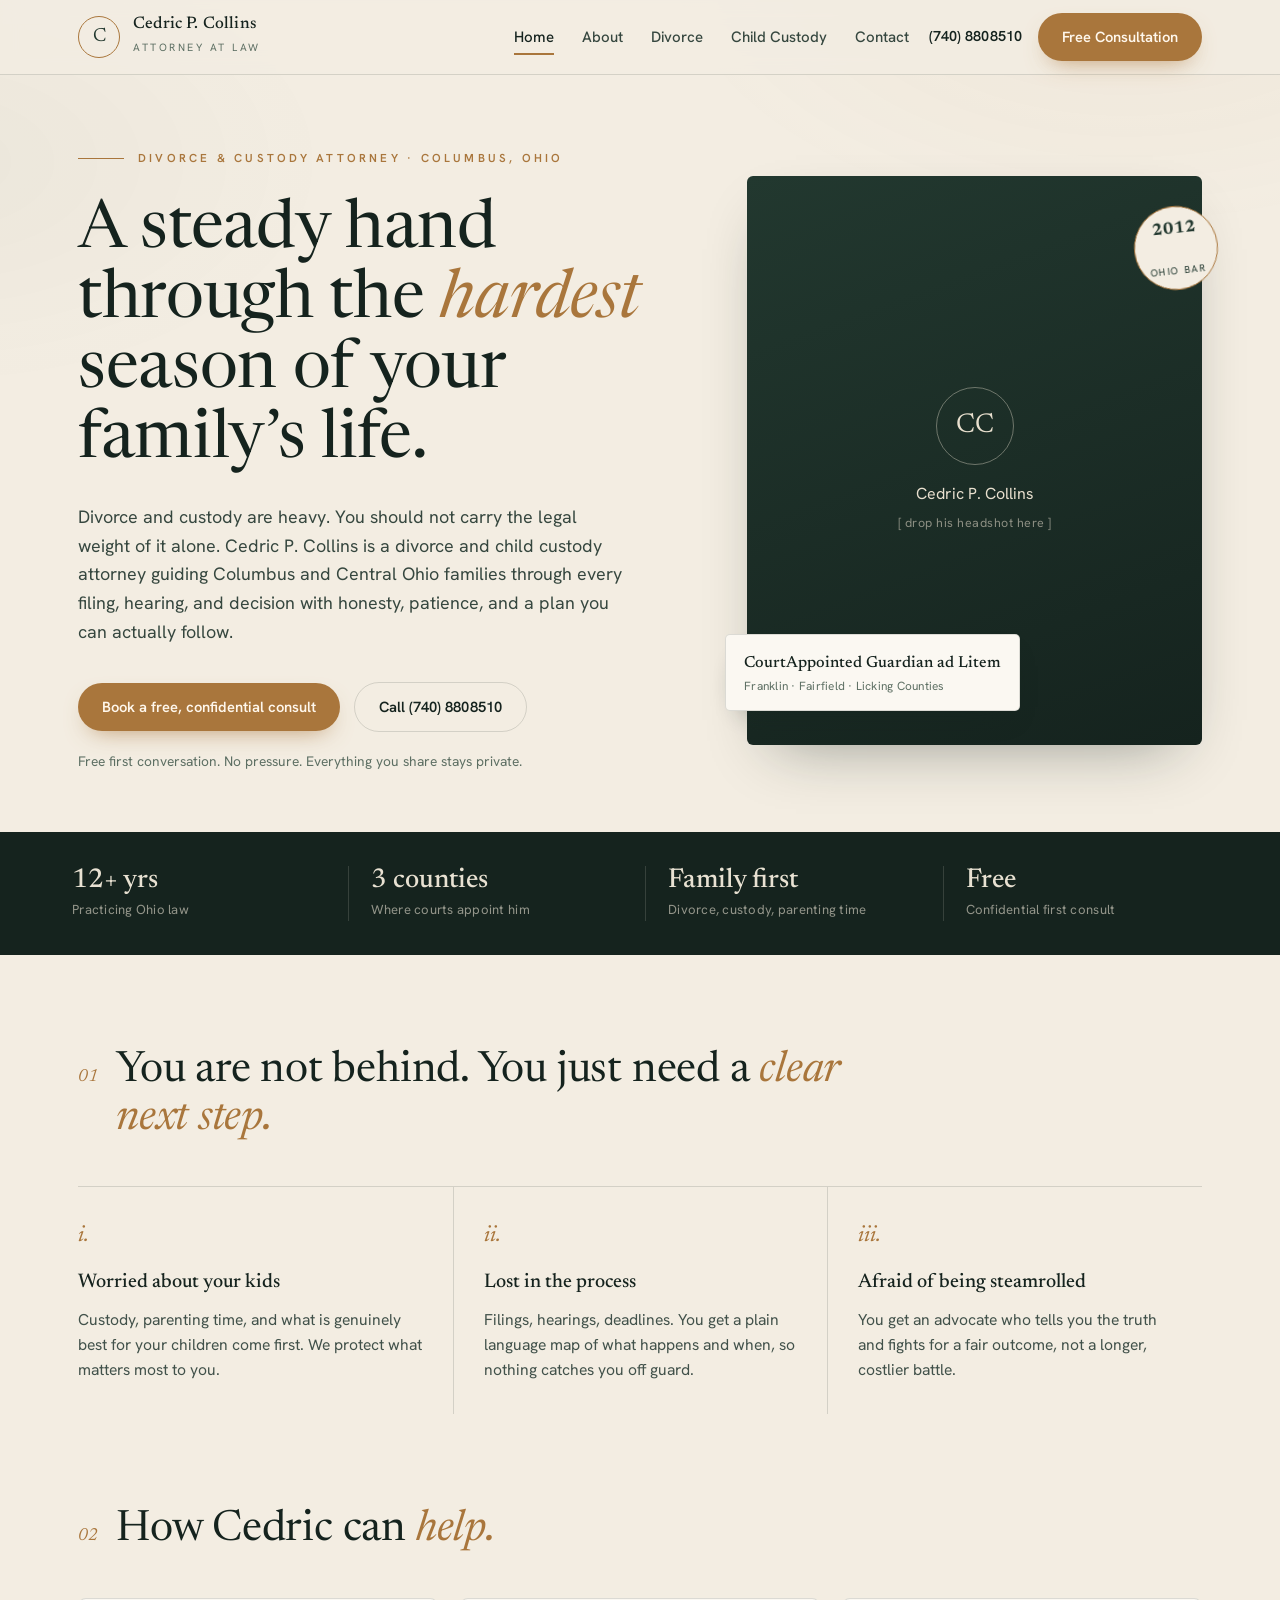
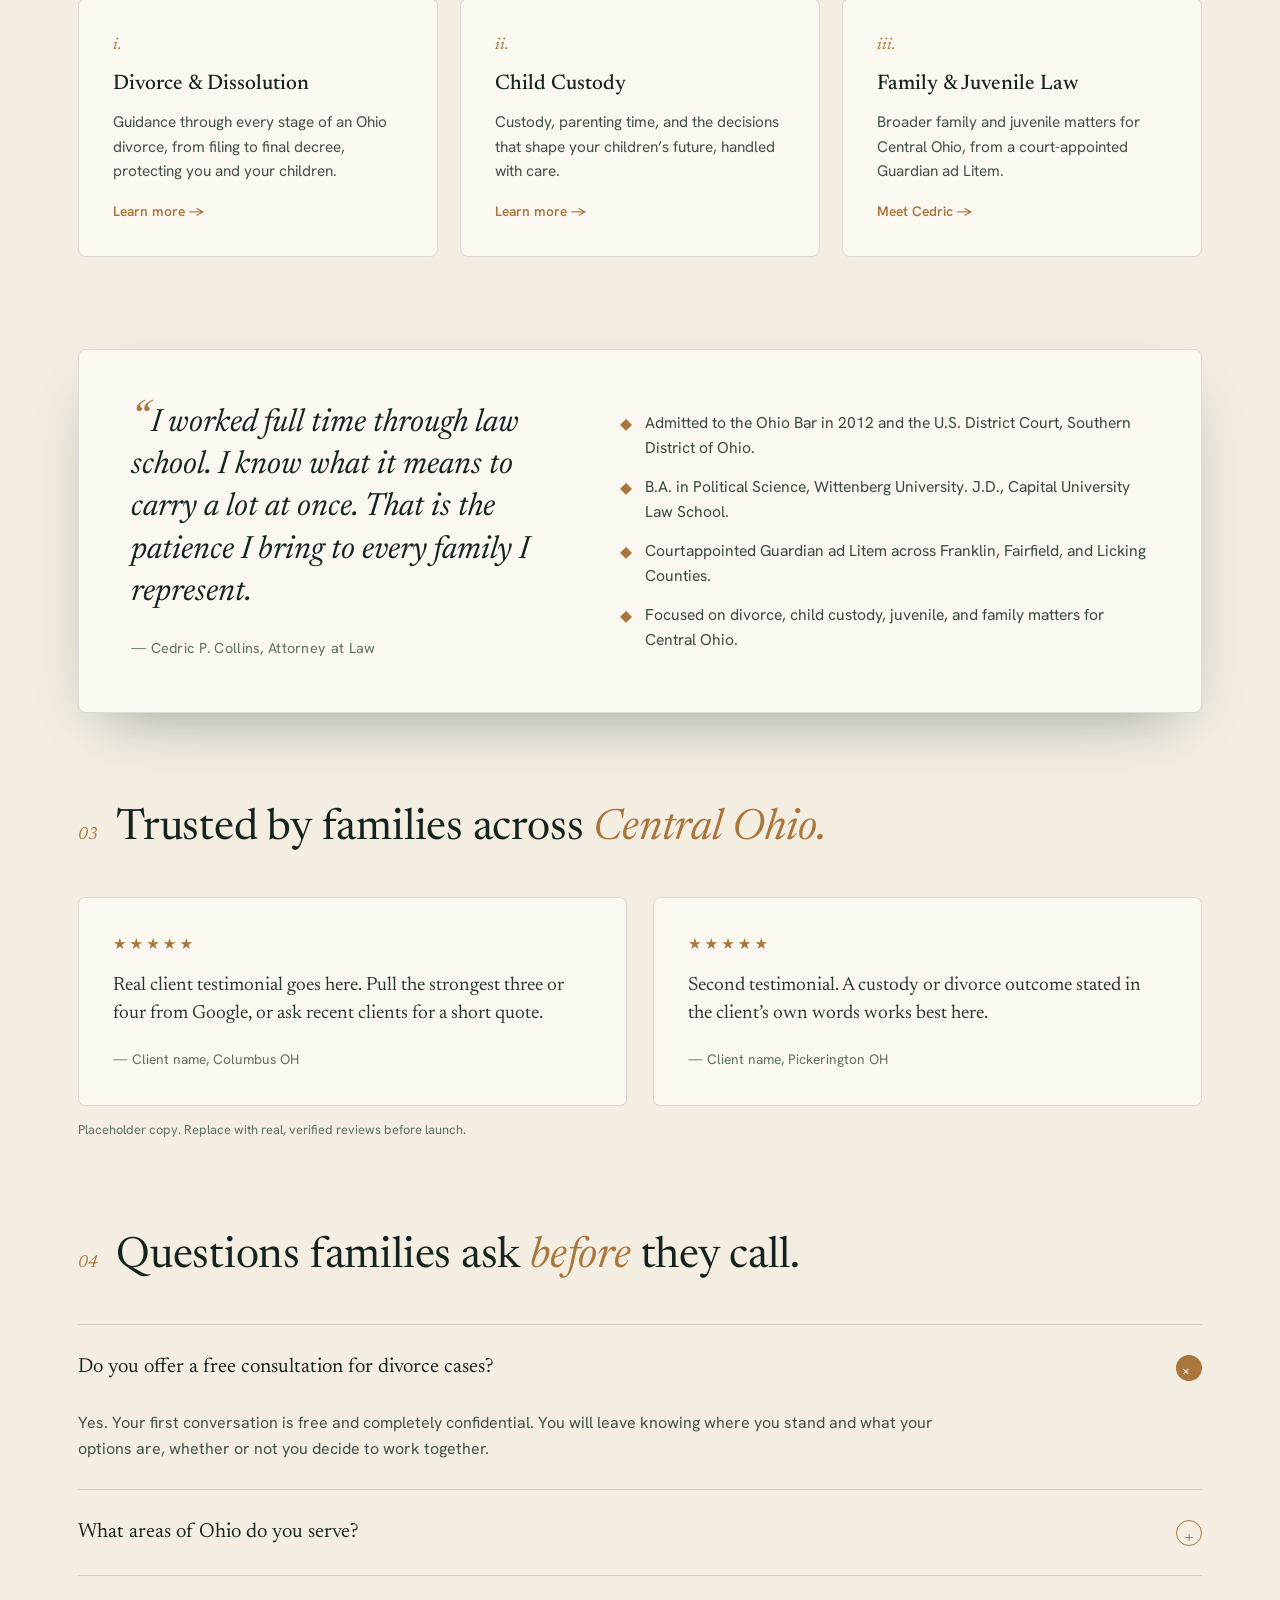
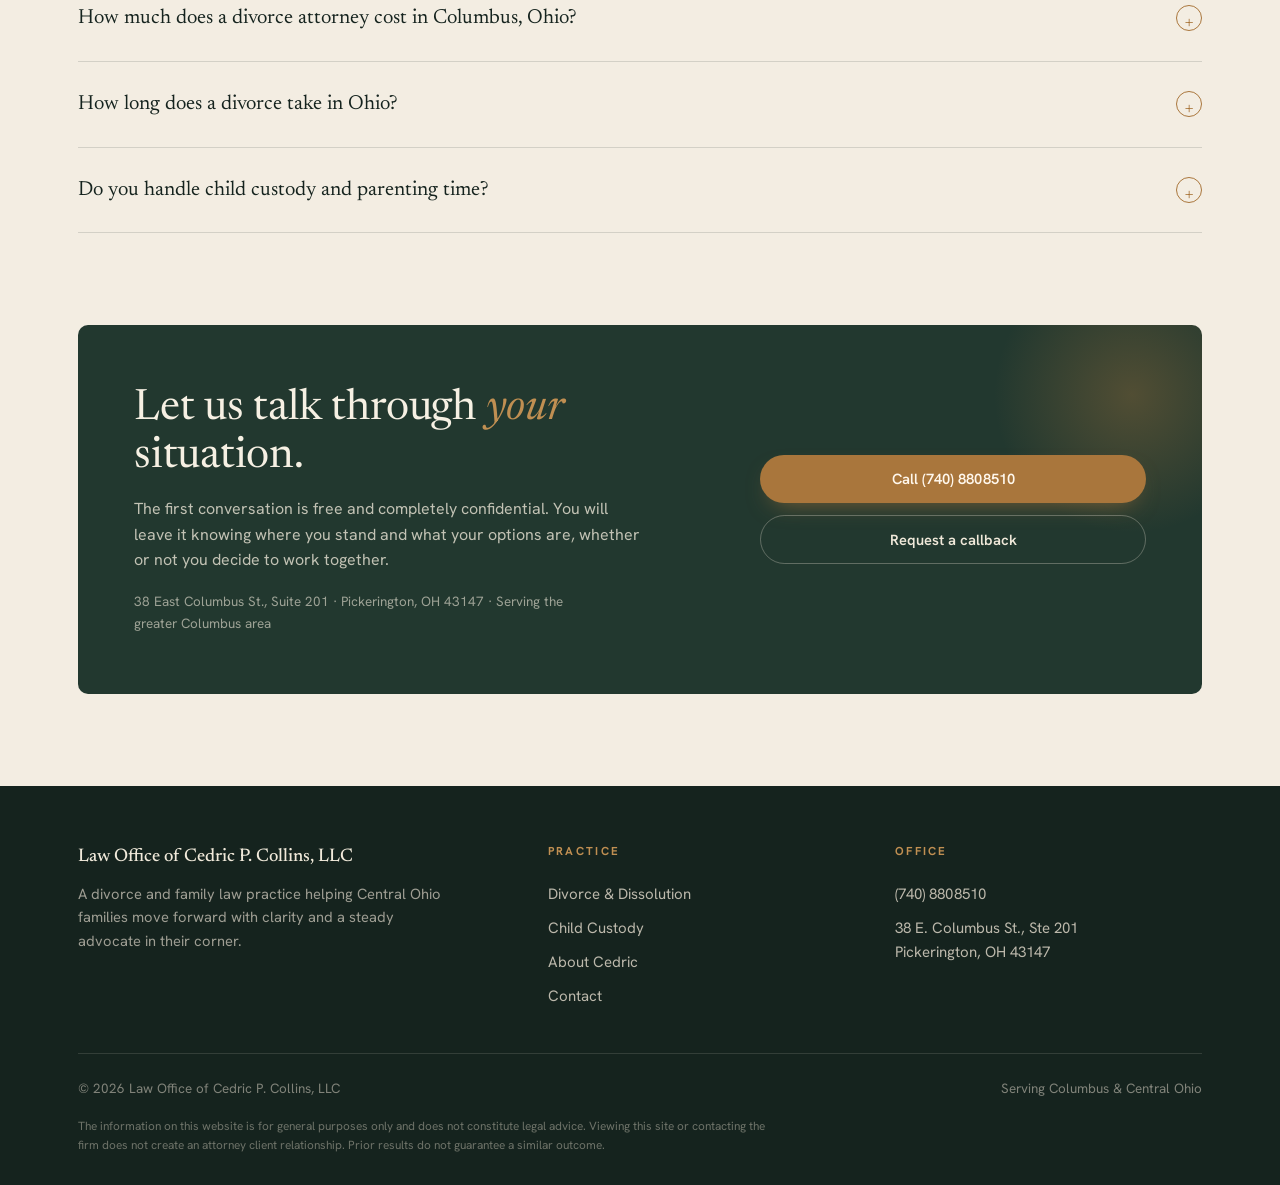
==== index.html @ b51e95fe "Cedric Collins site preview v1" ====
<!DOCTYPE html>
<html lang="en">
<head>
<meta charset="UTF-8" />
<meta name="viewport" content="width=device-width, initial-scale=1.0" />
<title>Divorce &amp; Custody Attorney in Columbus, OH | Cedric P. Collins</title>
<meta name="description" content="Compassionate divorce and child custody attorney serving Columbus, Pickerington, and Central Ohio. Free, confidential consultation with attorney Cedric P. Collins." />
<link rel="canonical" href="https://www.cedriccollinslaw.com/" />
<meta name="robots" content="index, follow, max-image-preview:large" />
<meta name="theme-color" content="#15231e" />
<meta property="og:type" content="website" />
<meta property="og:title" content="Divorce &amp; Custody Attorney in Columbus, OH | Cedric P. Collins" />
<meta property="og:description" content="A steady hand through divorce and custody in Central Ohio. Free, confidential consultation." />
<meta property="og:url" content="https://www.cedriccollinslaw.com/" />
<meta property="og:image" content="https://www.cedriccollinslaw.com/og-image.jpg" />
<meta property="og:site_name" content="Law Office of Cedric P. Collins, LLC" />
<meta name="twitter:card" content="summary_large_image" />
<meta name="twitter:title" content="Divorce &amp; Custody Attorney in Columbus, OH | Cedric P. Collins" />
<meta name="twitter:description" content="A steady hand through divorce and custody in Central Ohio. Free, confidential consultation." />
<meta name="twitter:image" content="https://www.cedriccollinslaw.com/og-image.jpg" />

<script type="application/ld+json">
{
  "@context":"https://schema.org","@type":["Attorney","LegalService"],
  "name":"Law Office of Cedric P. Collins, LLC",
  "description":"Divorce, child custody, and family law attorney serving Columbus, Pickerington, and Central Ohio.",
  "url":"https://www.cedriccollinslaw.com/","telephone":"+1-740-880-8510","priceRange":"$$",
  "image":"https://www.cedriccollinslaw.com/og-image.jpg",
  "address":{"@type":"PostalAddress","streetAddress":"38 East Columbus St., Suite 201","addressLocality":"Pickerington","addressRegion":"OH","postalCode":"43147","addressCountry":"US"},
  "areaServed":[{"@type":"City","name":"Columbus"},{"@type":"City","name":"Pickerington"},{"@type":"City","name":"Reynoldsburg"},{"@type":"AdministrativeArea","name":"Franklin County, Ohio"},{"@type":"AdministrativeArea","name":"Fairfield County, Ohio"},{"@type":"AdministrativeArea","name":"Licking County, Ohio"}],
  "knowsAbout":["Divorce","Child Custody","Parenting Time","Family Law","Guardian ad Litem","Juvenile Law"],
  "sameAs":["https://www.facebook.com/AttyCedricC/","https://www.instagram.com/atty_cedric_collins/","https://www.linkedin.com/in/cedric-p-collins-010b4856/"]
}
</script>
<script type="application/ld+json">
{
  "@context":"https://schema.org","@type":"FAQPage",
  "mainEntity":[
    {"@type":"Question","name":"Do you offer a free consultation for divorce cases?","acceptedAnswer":{"@type":"Answer","text":"Yes. Your first conversation with attorney Cedric P. Collins is free and completely confidential."}},
    {"@type":"Question","name":"What areas of Ohio do you serve?","acceptedAnswer":{"@type":"Answer","text":"The office is in Pickerington and serves the greater Columbus area, including Franklin, Fairfield, and Licking Counties."}},
    {"@type":"Question","name":"How much does a divorce attorney cost in Columbus, Ohio?","acceptedAnswer":{"@type":"Answer","text":"Cost depends on whether your case is contested and how complex the issues are. Your first consultation is free and includes an honest picture of likely costs."}},
    {"@type":"Question","name":"How long does a divorce take in Ohio?","acceptedAnswer":{"@type":"Answer","text":"An uncontested dissolution can often be finalized within a few months. A contested divorce takes longer."}},
    {"@type":"Question","name":"Do you handle child custody and parenting time?","acceptedAnswer":{"@type":"Answer","text":"Yes. Custody and parenting time are a core focus, informed by attorney Collins's work as a court-appointed Guardian ad Litem."}}
  ]
}
</script>

<link rel="preconnect" href="https://fonts.googleapis.com" />
<link rel="preconnect" href="https://fonts.gstatic.com" crossorigin />
<link href="https://fonts.googleapis.com/css2?family=Newsreader:ital,opsz,wght@0,6..72,400;0,6..72,500;0,6..72,600;1,6..72,400;1,6..72,500&family=Hanken+Grotesk:wght@400;500;600;700&display=swap" rel="stylesheet" />
<link rel="stylesheet" href="styles.css" />
</head>
<body>
<a href="#main" class="skip">Skip to content</a>

<header>
  <div class="wrap nav">
    <a class="brand" href="index.html" aria-label="Cedric P. Collins, Attorney at Law, home">
      <span class="seal" aria-hidden="true">C</span>
      <span><b>Cedric P. Collins</b><span class="role">Attorney at Law</span></span>
    </a>
    <input type="checkbox" id="burger" class="burger" hidden />
    <nav class="menu" aria-label="Primary">
      <a class="lk active" href="index.html">Home</a>
      <a class="lk" href="about.html">About</a>
      <a class="lk" href="divorce.html">Divorce</a>
      <a class="lk" href="child-custody.html">Child Custody</a>
      <a class="lk" href="contact.html">Contact</a>
    </nav>
    <div class="nav-cta">
      <a class="phone" href="tel:+17408808510">(740) 880&#8202;8510</a>
      <a class="btn btn-brass" href="contact.html">Free Consultation</a>
      <label for="burger" class="burger-lbl" aria-label="Toggle menu"><span></span><span></span><span></span></label>
    </div>
  </div>
</header>

<main id="main">
<section class="hero" aria-labelledby="hero-title">
  <div class="wrap hero-grid">
    <div class="rv in">
      <div class="eyebrow"><span class="ln" aria-hidden="true"></span><span class="label">Divorce &amp; Custody Attorney · Columbus, Ohio</span></div>
      <h1 class="hero-h" id="hero-title">A steady hand through the <em>hardest</em> season of your family&rsquo;s life.</h1>
      <p class="lede">Divorce and custody are heavy. You should not carry the legal weight of it alone. Cedric P. Collins is a divorce and child custody attorney guiding Columbus and Central Ohio families through every filing, hearing, and decision with honesty, patience, and a plan you can actually follow.</p>
      <div class="hero-actions">
        <a class="btn btn-brass" href="contact.html">Book a free, confidential consult</a>
        <a class="btn btn-ghost" href="tel:+17408808510">Call (740) 880&#8202;8510</a>
      </div>
      <p class="micro">Free first conversation. No pressure. Everything you share stays private.</p>
    </div>
    <div class="portrait rv in">
      <div class="frame"><div class="ph"><div><div class="mono" aria-hidden="true">CC</div>Cedric P. Collins<small>[ drop his headshot here ]</small></div></div></div>
      <div class="badge" aria-hidden="true"><b>2012</b>Ohio Bar</div>
      <div class="tag"><b>Court&#8202;Appointed Guardian ad Litem</b><span>Franklin · Fairfield · Licking Counties</span></div>
    </div>
  </div>
</section>

<div class="band" aria-label="Credentials">
  <div class="wrap band-in">
    <div class="stat"><b>12+ yrs</b><span>Practicing Ohio law</span></div>
    <div class="stat"><b>3 counties</b><span>Where courts appoint him</span></div>
    <div class="stat"><b>Family first</b><span>Divorce, custody, parenting time</span></div>
    <div class="stat"><b>Free</b><span>Confidential first consult</span></div>
  </div>
</div>

<section class="block" aria-labelledby="s1">
  <div class="wrap">
    <div class="sec-head rv"><span class="sec-num" aria-hidden="true">01</span><h2 id="s1">You are not behind. You just need a <em>clear next step.</em></h2></div>
    <div class="concerns rv">
      <div class="concern"><div class="cn" aria-hidden="true">i.</div><h3>Worried about your kids</h3><p>Custody, parenting time, and what is genuinely best for your children come first. We protect what matters most to you.</p></div>
      <div class="concern"><div class="cn" aria-hidden="true">ii.</div><h3>Lost in the process</h3><p>Filings, hearings, deadlines. You get a plain language map of what happens and when, so nothing catches you off guard.</p></div>
      <div class="concern"><div class="cn" aria-hidden="true">iii.</div><h3>Afraid of being steamrolled</h3><p>You get an advocate who tells you the truth and fights for a fair outcome, not a longer, costlier battle.</p></div>
    </div>
  </div>
</section>

<section class="block" style="padding-top:0" aria-labelledby="sp">
  <div class="wrap">
    <div class="sec-head rv"><span class="sec-num" aria-hidden="true">02</span><h2 id="sp">How Cedric can <em>help.</em></h2></div>
    <div class="practice rv">
      <a class="pcard" href="divorce.html"><div class="pn" aria-hidden="true">i.</div><h3>Divorce &amp; Dissolution</h3><p>Guidance through every stage of an Ohio divorce, from filing to final decree, protecting you and your children.</p><div class="more">Learn more &rarr;</div></a>
      <a class="pcard" href="child-custody.html"><div class="pn" aria-hidden="true">ii.</div><h3>Child Custody</h3><p>Custody, parenting time, and the decisions that shape your children&rsquo;s future, handled with care.</p><div class="more">Learn more &rarr;</div></a>
      <a class="pcard" href="about.html"><div class="pn" aria-hidden="true">iii.</div><h3>Family &amp; Juvenile Law</h3><p>Broader family and juvenile matters for Central Ohio, from a court-appointed Guardian ad Litem.</p><div class="more">Meet Cedric &rarr;</div></a>
    </div>
  </div>
</section>

<section class="block" style="padding-top:0" aria-label="About attorney Cedric Collins">
  <div class="wrap">
    <div class="about rv">
      <div>
        <p class="pq">I worked full time through law school. I know what it means to carry a lot at once. That is the patience I bring to every family I represent.</p>
        <p class="by">&mdash; Cedric P. Collins, Attorney at Law</p>
      </div>
      <ul class="creds">
        <li><i aria-hidden="true">&#9670;</i><span>Admitted to the Ohio Bar in 2012 and the U.S. District Court, Southern District of Ohio.</span></li>
        <li><i aria-hidden="true">&#9670;</i><span>B.A. in Political Science, Wittenberg University. J.D., Capital University Law School.</span></li>
        <li><i aria-hidden="true">&#9670;</i><span>Court&#8202;appointed Guardian ad Litem across Franklin, Fairfield, and Licking Counties.</span></li>
        <li><i aria-hidden="true">&#9670;</i><span>Focused on divorce, child custody, juvenile, and family matters for Central Ohio.</span></li>
      </ul>
    </div>
  </div>
</section>

<section class="block" style="padding-top:0" aria-labelledby="s3">
  <div class="wrap">
    <div class="sec-head rv"><span class="sec-num" aria-hidden="true">03</span><h2 id="s3">Trusted by families across <em>Central Ohio.</em></h2></div>
    <div class="reviews rv">
      <figure class="review"><div class="stars" aria-hidden="true">&#9733;&#9733;&#9733;&#9733;&#9733;</div><blockquote>Real client testimonial goes here. Pull the strongest three or four from Google, or ask recent clients for a short quote.</blockquote><cite>&mdash; Client name, Columbus OH</cite></figure>
      <figure class="review"><div class="stars" aria-hidden="true">&#9733;&#9733;&#9733;&#9733;&#9733;</div><blockquote>Second testimonial. A custody or divorce outcome stated in the client&rsquo;s own words works best here.</blockquote><cite>&mdash; Client name, Pickerington OH</cite></figure>
    </div>
    <p class="scaffold-note rv">Placeholder copy. Replace with real, verified reviews before launch.</p>
  </div>
</section>

<section class="block" style="padding-top:0" aria-labelledby="s4">
  <div class="wrap">
    <div class="sec-head rv"><span class="sec-num" aria-hidden="true">04</span><h2 id="s4">Questions families ask <em>before</em> they call.</h2></div>
    <div class="faq rv">
      <details open><summary>Do you offer a free consultation for divorce cases?<span class="pm" aria-hidden="true">+</span></summary><p>Yes. Your first conversation is free and completely confidential. You will leave knowing where you stand and what your options are, whether or not you decide to work together.</p></details>
      <details><summary>What areas of Ohio do you serve?<span class="pm" aria-hidden="true">+</span></summary><p>The office is in Pickerington and serves the greater Columbus area, including Franklin, Fairfield, and Licking Counties, where attorney Collins is also appointed by the courts as a Guardian ad Litem.</p></details>
      <details><summary>How much does a divorce attorney cost in Columbus, Ohio?<span class="pm" aria-hidden="true">+</span></summary><p>Every divorce is different, and cost depends on whether your case is contested and how complex the issues are. Your first consultation is free, and you will get an honest picture of likely costs before you commit to anything.</p></details>
      <details><summary>How long does a divorce take in Ohio?<span class="pm" aria-hidden="true">+</span></summary><p>An uncontested dissolution can often be finalized within a few months. A contested divorce involving custody or property disputes takes longer. We give you a realistic timeline for your specific situation at your consultation.</p></details>
      <details><summary>Do you handle child custody and parenting time?<span class="pm" aria-hidden="true">+</span></summary><p>Yes. Custody, parenting time, and decisions in your children&rsquo;s best interest are a core focus of the practice. Attorney Collins also serves as a court-appointed Guardian ad Litem.</p></details>
    </div>
  </div>
</section>

<section class="block" style="padding-top:0" aria-labelledby="s5">
  <div class="wrap">
    <div class="consult rv">
      <div class="consult-in">
        <div>
          <h2 id="s5">Let us talk through <em>your</em> situation.</h2>
          <p>The first conversation is free and completely confidential. You will leave it knowing where you stand and what your options are, whether or not you decide to work together.</p>
          <p class="addr">38 East Columbus St., Suite 201 · Pickerington, OH 43147 · Serving the greater Columbus area</p>
        </div>
        <div class="actions">
          <a class="btn btn-brass" href="tel:+17408808510">Call (740) 880&#8202;8510</a>
          <a class="btn btn-ghost" style="color:#f0e9da;border-color:rgba(240,233,218,.3)" href="contact.html">Request a callback</a>
        </div>
      </div>
    </div>
  </div>
</section>
</main>

<footer>
  <div class="wrap">
    <div class="foot-grid">
      <div class="fb"><b>Law Office of Cedric P. Collins, LLC</b><p>A divorce and family law practice helping Central Ohio families move forward with clarity and a steady advocate in their corner.</p></div>
      <div class="foot-col"><h4>Practice</h4><a href="divorce.html">Divorce &amp; Dissolution</a><a href="child-custody.html">Child Custody</a><a href="about.html">About Cedric</a><a href="contact.html">Contact</a></div>
      <div class="foot-col"><h4>Office</h4><a href="tel:+17408808510">(740) 880&#8202;8510</a><a href="https://maps.google.com/?q=38+East+Columbus+St,+Pickerington,+OH+43147" target="_blank" rel="noopener">38 E. Columbus St., Ste 201<br>Pickerington, OH 43147</a></div>
    </div>
    <div class="foot-bottom"><span>&copy; 2026 Law Office of Cedric P. Collins, LLC</span><span>Serving Columbus &amp; Central Ohio</span></div>
    <p class="disc">The information on this website is for general purposes only and does not constitute legal advice. Viewing this site or contacting the firm does not create an attorney client relationship. Prior results do not guarantee a similar outcome.</p>
  </div>
</footer>
<script src="shared.js"></script>
</body>
</html>
---- styles.css ----
/* ===========================================================
   Law Office of Cedric P. Collins — shared stylesheet
   Aesthetic: "quiet authority" — bone paper, forest ink, brass accent
   =========================================================== */
:root{
  --bone:#f3ede2; --bone-2:#ece4d5; --ink:#15231e; --forest:#22382f;
  --moss:#5d6f63; --brass:#a9763c; --brass-2:#c08f52; --line:rgba(21,35,30,.14);
  --paper-card:#fbf8f2; --shadow:0 24px 60px -28px rgba(21,35,30,.45);
}
*{margin:0;padding:0;box-sizing:border-box}
html{scroll-behavior:smooth}
body{font-family:'Hanken Grotesk',system-ui,sans-serif;background:var(--bone);color:var(--ink);
  -webkit-font-smoothing:antialiased;line-height:1.6;overflow-x:hidden}
body::before{content:"";position:fixed;inset:0;pointer-events:none;z-index:1;opacity:.5;
  background:radial-gradient(60% 50% at 88% -5%, rgba(169,118,60,.10), transparent 60%),
    radial-gradient(55% 45% at -5% 18%, rgba(34,56,47,.07), transparent 55%);mix-blend-mode:multiply}
.wrap{max-width:1180px;margin:0 auto;padding:0 28px;position:relative;z-index:2}
.narrow{max-width:760px}
.serif{font-family:'Newsreader',Georgia,serif}
.label{font-size:.72rem;letter-spacing:.28em;text-transform:uppercase;color:var(--brass);font-weight:600}
a{color:inherit;text-decoration:none}
:focus-visible{outline:2px solid var(--brass);outline-offset:3px;border-radius:4px}
.skip{position:absolute;left:-999px;top:0;background:var(--ink);color:#fff;padding:10px 16px;z-index:100}
.skip:focus{left:8px;top:8px}

/* ---------- header / nav ---------- */
header{position:sticky;top:0;z-index:40;background:rgba(243,237,226,.85);backdrop-filter:blur(10px);border-bottom:1px solid var(--line)}
.nav{display:flex;align-items:center;justify-content:space-between;height:74px;gap:20px}
.brand{display:flex;align-items:center;gap:13px;flex:0 0 auto}
.seal{width:42px;height:42px;border-radius:50%;border:1px solid var(--brass);display:grid;place-items:center;color:var(--forest);font-family:'Newsreader',serif;font-size:1.2rem}
.brand b{font-family:'Newsreader',serif;font-weight:500;font-size:1.05rem;letter-spacing:.01em;display:block;line-height:1.1}
.brand .role{font-size:.66rem;letter-spacing:.24em;text-transform:uppercase;color:var(--moss)}
.menu{display:flex;align-items:center;gap:28px;margin-left:auto}
.menu a.lk{font-size:.94rem;font-weight:500;color:#36473f;position:relative;padding:4px 0}
.menu a.lk:hover{color:var(--ink)}
.menu a.lk.active{color:var(--ink)}
.menu a.lk.active::after{content:"";position:absolute;left:0;right:0;bottom:-2px;height:2px;background:var(--brass)}
.nav-cta{display:flex;align-items:center;gap:16px;flex:0 0 auto}
.phone{display:none;font-weight:600;font-size:.9rem;white-space:nowrap}
.btn{display:inline-block;font-weight:600;font-size:.92rem;border-radius:100px;padding:12px 24px;transition:.25s ease;cursor:pointer;border:none}
.btn-brass{background:var(--brass);color:#fff7ec;box-shadow:0 10px 24px -12px rgba(169,118,60,.8)}
.btn-brass:hover{background:var(--brass-2);transform:translateY(-1px)}
.btn-ghost{border:1px solid var(--line);color:var(--ink)}
.btn-ghost:hover{border-color:var(--forest)}
/* mobile menu (CSS only) */
.burger{display:none}
.burger-lbl{display:none;width:42px;height:42px;border:1px solid var(--line);border-radius:8px;cursor:pointer;align-items:center;justify-content:center;flex-direction:column;gap:5px}
.burger-lbl span{display:block;width:18px;height:2px;background:var(--ink);transition:.25s}

/* ---------- buttons row / hero shared ---------- */
.eyebrow{display:flex;align-items:center;gap:14px;margin-bottom:30px}
.eyebrow .ln{width:46px;height:1px;background:var(--brass)}
.hero-actions{margin-top:36px;display:flex;flex-wrap:wrap;gap:14px;align-items:center}
.micro{margin-top:18px;font-size:.86rem;color:var(--moss)}

/* ---------- home hero ---------- */
.hero{padding:74px 0 60px}
.hero-grid{display:grid;grid-template-columns:1.15fr .85fr;gap:54px;align-items:center}
h1.hero-h{font-family:'Newsreader',serif;font-weight:400;font-size:clamp(2.6rem,5.4vw,4.2rem);line-height:1.04;letter-spacing:-.005em}
h1.hero-h em{font-style:italic;color:var(--brass)}
.hero p.lede{margin-top:26px;font-size:1.12rem;color:#36473f;max-width:31em}

/* ---------- portrait ---------- */
.portrait{position:relative}
.portrait .frame{position:relative;border-radius:6px;overflow:hidden;box-shadow:var(--shadow);aspect-ratio:4/5;background:linear-gradient(160deg,var(--forest),var(--ink))}
.portrait .ph{position:absolute;inset:0;display:grid;place-items:center;text-align:center;color:#e9e0cf;padding:24px}
.portrait .ph .mono{width:78px;height:78px;border-radius:50%;border:1px solid rgba(233,224,207,.4);display:grid;place-items:center;font-family:'Newsreader',serif;font-size:1.7rem;margin:0 auto 16px}
.portrait .ph small{display:block;margin-top:8px;color:rgba(233,224,207,.55);font-size:.78rem;letter-spacing:.04em}
.portrait .tag{position:absolute;left:-22px;bottom:34px;background:var(--paper-card);border:1px solid var(--line);border-radius:5px;padding:14px 18px;box-shadow:0 14px 30px -18px rgba(21,35,30,.5)}
.portrait .tag b{font-family:'Newsreader',serif;font-weight:500;font-size:1rem}
.portrait .tag span{display:block;font-size:.74rem;color:var(--moss);letter-spacing:.02em}
.portrait .badge{position:absolute;right:-16px;top:30px;width:84px;height:84px;border-radius:50%;background:var(--bone);border:1px solid var(--brass);display:grid;place-items:center;text-align:center;color:var(--forest);font-size:.62rem;letter-spacing:.16em;text-transform:uppercase;line-height:1.4;transform:rotate(-6deg)}
.portrait .badge b{font-family:'Newsreader',serif;font-size:1.05rem;letter-spacing:0;text-transform:none;display:block}

/* ---------- credential band ---------- */
.band{background:var(--ink);color:#e8e1d2;position:relative;z-index:2}
.band-in{display:grid;grid-template-columns:repeat(4,1fr);gap:10px;padding:34px 0}
.stat{padding:0 22px;border-left:1px solid rgba(232,225,210,.16)}
.stat:first-child{border-left:0}
.stat b{font-family:'Newsreader',serif;font-weight:500;font-size:1.7rem;display:block;line-height:1.1}
.stat span{font-size:.82rem;color:rgba(232,225,210,.6);letter-spacing:.02em}

/* ---------- section base ---------- */
section.block{padding:92px 0;position:relative;z-index:2}
.sec-head{display:flex;align-items:baseline;gap:18px;margin-bottom:44px}
.sec-num{font-family:'Newsreader',serif;font-style:italic;color:var(--brass);font-size:1.1rem}
h2{font-family:'Newsreader',serif;font-weight:400;font-size:clamp(1.9rem,3.4vw,2.7rem);line-height:1.1;letter-spacing:-.005em;max-width:17em}
h2 em{font-style:italic;color:var(--brass)}
h3{font-family:'Newsreader',serif;font-weight:500}

/* ---------- page hero (interior) ---------- */
.page-hero{padding:54px 0 8px}
.crumb{font-size:.82rem;color:var(--moss);margin-bottom:22px}
.crumb a:hover{color:var(--brass)}
.crumb span{color:var(--brass)}
h1.page-h{font-family:'Newsreader',serif;font-weight:400;font-size:clamp(2.3rem,4.4vw,3.4rem);line-height:1.06;letter-spacing:-.005em;max-width:15em}
h1.page-h em{font-style:italic;color:var(--brass)}
.page-hero .sub{margin-top:22px;font-size:1.1rem;color:#36473f;max-width:36em}

/* ---------- prose ---------- */
.prose p{margin-top:18px;color:#374840;font-size:1.04rem;max-width:40em}
.prose h2{margin-top:8px}
.prose h3{font-size:1.3rem;margin-top:34px;color:var(--ink)}
.prose ul{list-style:none;margin-top:20px;display:grid;gap:12px;max-width:40em}
.prose ul li{display:flex;gap:13px;align-items:flex-start;color:#374840}
.prose ul li::before{content:"\25C6";color:var(--brass);font-size:.8em;margin-top:5px}

/* ---------- concerns / cards ---------- */
.concerns{display:grid;grid-template-columns:repeat(3,1fr)}
.concern{padding:32px 30px 32px 0;border-top:1px solid var(--line)}
.concern+.concern{padding-left:30px;border-left:1px solid var(--line)}
.concern .cn{font-family:'Newsreader',serif;font-style:italic;color:var(--brass);font-size:1.4rem}
.concern h3{font-size:1.24rem;margin:12px 0 8px}
.concern p{color:#41514a;font-size:.98rem}

/* ---------- about / pull-quote ---------- */
.about{display:grid;grid-template-columns:.9fr 1.1fr;gap:56px;align-items:center;background:var(--paper-card);border:1px solid var(--line);border-radius:8px;padding:52px;box-shadow:var(--shadow)}
.about .pq{font-family:'Newsreader',serif;font-style:italic;font-weight:400;font-size:clamp(1.5rem,2.6vw,2rem);line-height:1.32}
.about .pq:before{content:"\201C";color:var(--brass);font-size:1.4em;line-height:0;margin-right:.04em}
.about .by{margin-top:24px;font-size:.9rem;color:var(--moss);letter-spacing:.02em}
.about .creds{list-style:none;display:grid;gap:14px}
.about .creds li{display:flex;gap:13px;align-items:flex-start;font-size:.98rem;color:#384840}
.about .creds li i{color:var(--brass);font-style:normal;margin-top:1px}

/* ---------- process rail ---------- */
.rail{display:grid;grid-template-columns:repeat(3,1fr);gap:34px}
.step{padding-top:30px;border-top:2px solid var(--forest)}
.step .st-n{font-family:'Newsreader',serif;font-style:italic;font-size:.92rem;color:var(--brass);letter-spacing:.04em}
.step h3{font-size:1.32rem;margin:10px 0 8px}
.step p{color:#41514a;font-size:.96rem}

/* ---------- reviews ---------- */
.reviews{display:grid;grid-template-columns:repeat(2,1fr);gap:26px}
.review{background:var(--paper-card);border:1px solid var(--line);border-radius:7px;padding:34px}
.stars{color:var(--brass);letter-spacing:3px;font-size:.95rem}
.review blockquote{font-family:'Newsreader',serif;font-size:1.2rem;line-height:1.45;margin:16px 0 18px;color:#27362f}
.review cite{font-style:normal;font-size:.86rem;color:var(--moss)}
.scaffold-note{font-size:.8rem;color:var(--moss);margin-top:14px}

/* ---------- FAQ ---------- */
.faq{border-top:1px solid var(--line)}
.faq details{border-bottom:1px solid var(--line)}
.faq summary{list-style:none;cursor:pointer;padding:26px 0;display:flex;justify-content:space-between;align-items:center;gap:20px;font-family:'Newsreader',serif;font-size:1.28rem;color:var(--ink)}
.faq summary::-webkit-details-marker{display:none}
.faq summary .pm{flex:0 0 auto;width:26px;height:26px;border:1px solid var(--brass);border-radius:50%;display:grid;place-items:center;color:var(--brass);transition:.25s}
.faq details[open] summary .pm{background:var(--brass);color:#fff;transform:rotate(45deg)}
.faq p{padding:0 0 28px;color:#41514a;max-width:54em}

/* ---------- practice grid (home) ---------- */
.practice{display:grid;grid-template-columns:repeat(3,1fr);gap:22px}
.pcard{background:var(--paper-card);border:1px solid var(--line);border-radius:8px;padding:34px;transition:.25s;display:block}
.pcard:hover{transform:translateY(-3px);box-shadow:var(--shadow);border-color:rgba(169,118,60,.4)}
.pcard .pn{font-family:'Newsreader',serif;font-style:italic;color:var(--brass)}
.pcard h3{font-size:1.32rem;margin:10px 0 8px}
.pcard p{color:#41514a;font-size:.96rem}
.pcard .more{margin-top:16px;font-size:.86rem;font-weight:600;color:var(--brass)}

/* ---------- contact ---------- */
.contact-grid{display:grid;grid-template-columns:1fr 1fr;gap:48px;align-items:start}
.field{display:flex;flex-direction:column;gap:7px;margin-bottom:18px}
.field label{font-size:.82rem;font-weight:600;letter-spacing:.02em;color:var(--forest)}
.field input,.field textarea,.field select{font-family:inherit;font-size:1rem;padding:13px 15px;border:1px solid var(--line);border-radius:7px;background:var(--paper-card);color:var(--ink)}
.field input:focus,.field textarea:focus,.field select:focus{border-color:var(--brass);outline:none}
.field textarea{min-height:130px;resize:vertical}
.hp{position:absolute;left:-9999px}
.info-card{background:var(--paper-card);border:1px solid var(--line);border-radius:8px;padding:34px}
.info-row{display:flex;gap:14px;padding:16px 0;border-bottom:1px solid var(--line)}
.info-row:last-child{border-bottom:none}
.info-row .ic{color:var(--brass);flex:0 0 auto;margin-top:2px}
.info-row b{font-family:'Newsreader',serif;font-weight:500;display:block;font-size:1.02rem}
.info-row span{color:#41514a;font-size:.94rem}

/* ---------- consult band ---------- */
.consult{background:var(--forest);color:#f0e9da;border-radius:10px;padding:60px 56px;position:relative;overflow:hidden}
.consult:before{content:"";position:absolute;right:-80px;top:-80px;width:300px;height:300px;border-radius:50%;background:radial-gradient(circle,rgba(169,118,60,.35),transparent 65%)}
.consult-in{position:relative;display:grid;grid-template-columns:1.2fr .8fr;gap:48px;align-items:center}
.consult h2{color:#f6f0e3;max-width:14em}
.consult h2 em{color:var(--brass-2)}
.consult p{color:rgba(240,233,218,.78);margin-top:16px;max-width:32em}
.consult .actions{display:flex;flex-direction:column;gap:12px}
.consult .actions .btn{text-align:center}
.consult .addr{margin-top:18px;font-size:.84rem;color:rgba(240,233,218,.6)}

/* ---------- footer ---------- */
footer{background:var(--ink);color:#d9d2c4;position:relative;z-index:2;padding:56px 0 30px}
.foot-grid{display:grid;grid-template-columns:1.4fr 1fr 1fr;gap:40px;padding-bottom:40px;border-bottom:1px solid rgba(232,225,210,.14)}
.foot-grid .fb b{font-family:'Newsreader',serif;font-weight:500;font-size:1.15rem;color:#f0e9da;display:block;margin-bottom:10px}
.foot-grid p{font-size:.92rem;color:rgba(217,210,196,.7);max-width:26em}
.foot-col h4{font-size:.72rem;letter-spacing:.2em;text-transform:uppercase;color:var(--brass-2);margin-bottom:16px}
.foot-col a{display:block;font-size:.94rem;color:rgba(217,210,196,.85);padding:5px 0}
.foot-col a:hover{color:#fff}
.foot-bottom{display:flex;justify-content:space-between;flex-wrap:wrap;gap:12px;padding-top:24px;font-size:.84rem;color:rgba(217,210,196,.55)}
.disc{font-size:.74rem;color:rgba(217,210,196,.45);max-width:60em;margin-top:18px;line-height:1.6}

/* ---------- reveal ---------- */
.rv{opacity:0;transform:translateY(20px);transition:opacity .8s ease,transform .8s ease}
.rv.in{opacity:1;transform:none}

/* ---------- responsive ---------- */
@media(min-width:760px){.phone{display:inline}}
@media(max-width:980px){
  .menu{position:fixed;inset:74px 0 auto 0;background:var(--bone);flex-direction:column;align-items:flex-start;gap:0;padding:8px 28px 24px;border-bottom:1px solid var(--line);box-shadow:var(--shadow);transform:translateY(-130%);transition:transform .3s ease;margin-left:0}
  .menu a.lk{width:100%;padding:15px 0;border-bottom:1px solid var(--line);font-size:1.05rem}
  .burger:checked ~ .menu{transform:translateY(0)}
  .burger-lbl{display:flex}
  .burger:checked ~ .nav-cta .burger-lbl span:nth-child(1){transform:translateY(7px) rotate(45deg)}
  .burger:checked ~ .nav-cta .burger-lbl span:nth-child(2){opacity:0}
  .burger:checked ~ .nav-cta .burger-lbl span:nth-child(3){transform:translateY(-7px) rotate(-45deg)}
}
@media(max-width:920px){
  .hero-grid{grid-template-columns:1fr;gap:44px}.portrait{max-width:380px}
  .about{grid-template-columns:1fr;gap:34px;padding:38px}
  .consult-in{grid-template-columns:1fr;gap:30px}.consult{padding:46px 32px}
  .practice{grid-template-columns:1fr 1fr}
  .contact-grid{grid-template-columns:1fr;gap:34px}
  .foot-grid{grid-template-columns:1fr 1fr;gap:30px}
}
@media(max-width:680px){
  .band-in{grid-template-columns:repeat(2,1fr);gap:24px 0}.stat{padding:0 16px}
  .concerns{grid-template-columns:1fr}.concern,.concern+.concern{padding:26px 0;border-left:0}
  .rail{grid-template-columns:1fr;gap:26px}.reviews{grid-template-columns:1fr}
  .practice{grid-template-columns:1fr}
  section.block{padding:64px 0}.faq summary{font-size:1.12rem}
  .foot-grid{grid-template-columns:1fr}
}
@media(prefers-reduced-motion:reduce){.rv{transition:none;opacity:1;transform:none}html{scroll-behavior:auto}}
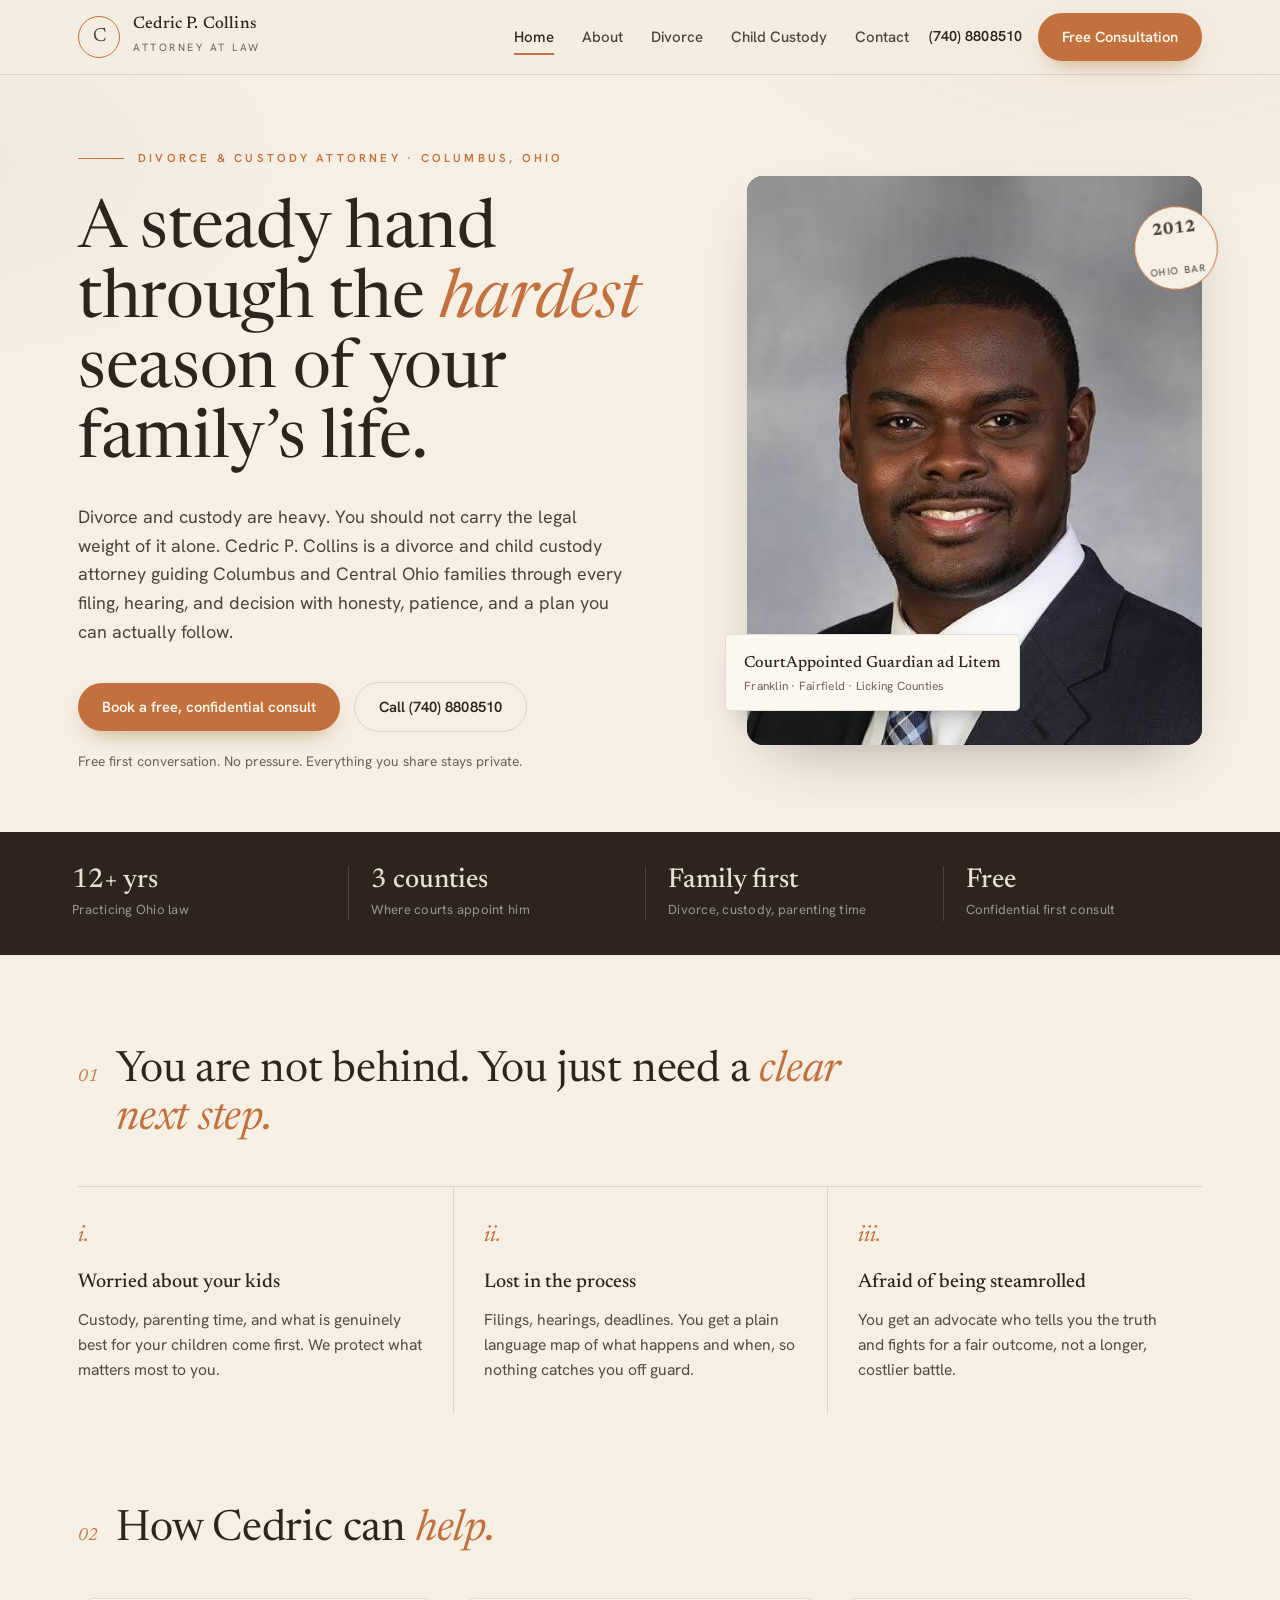
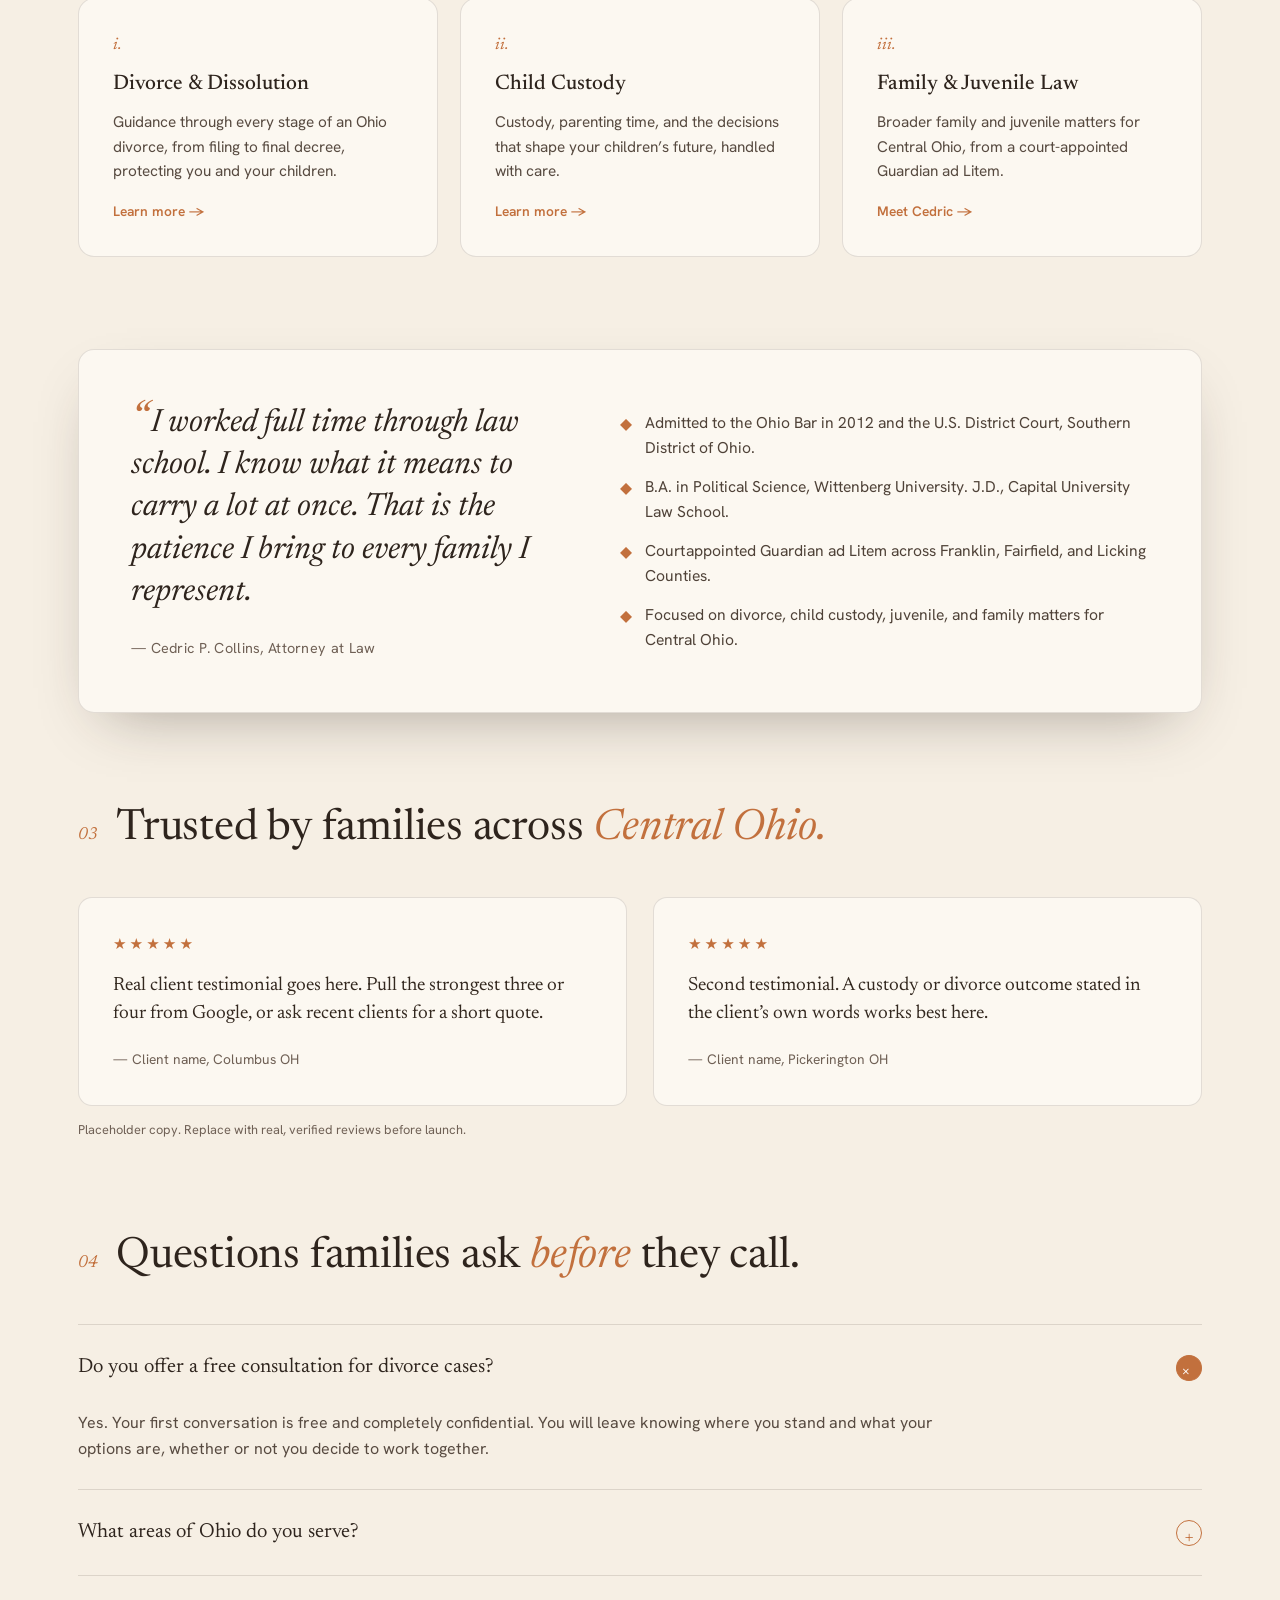
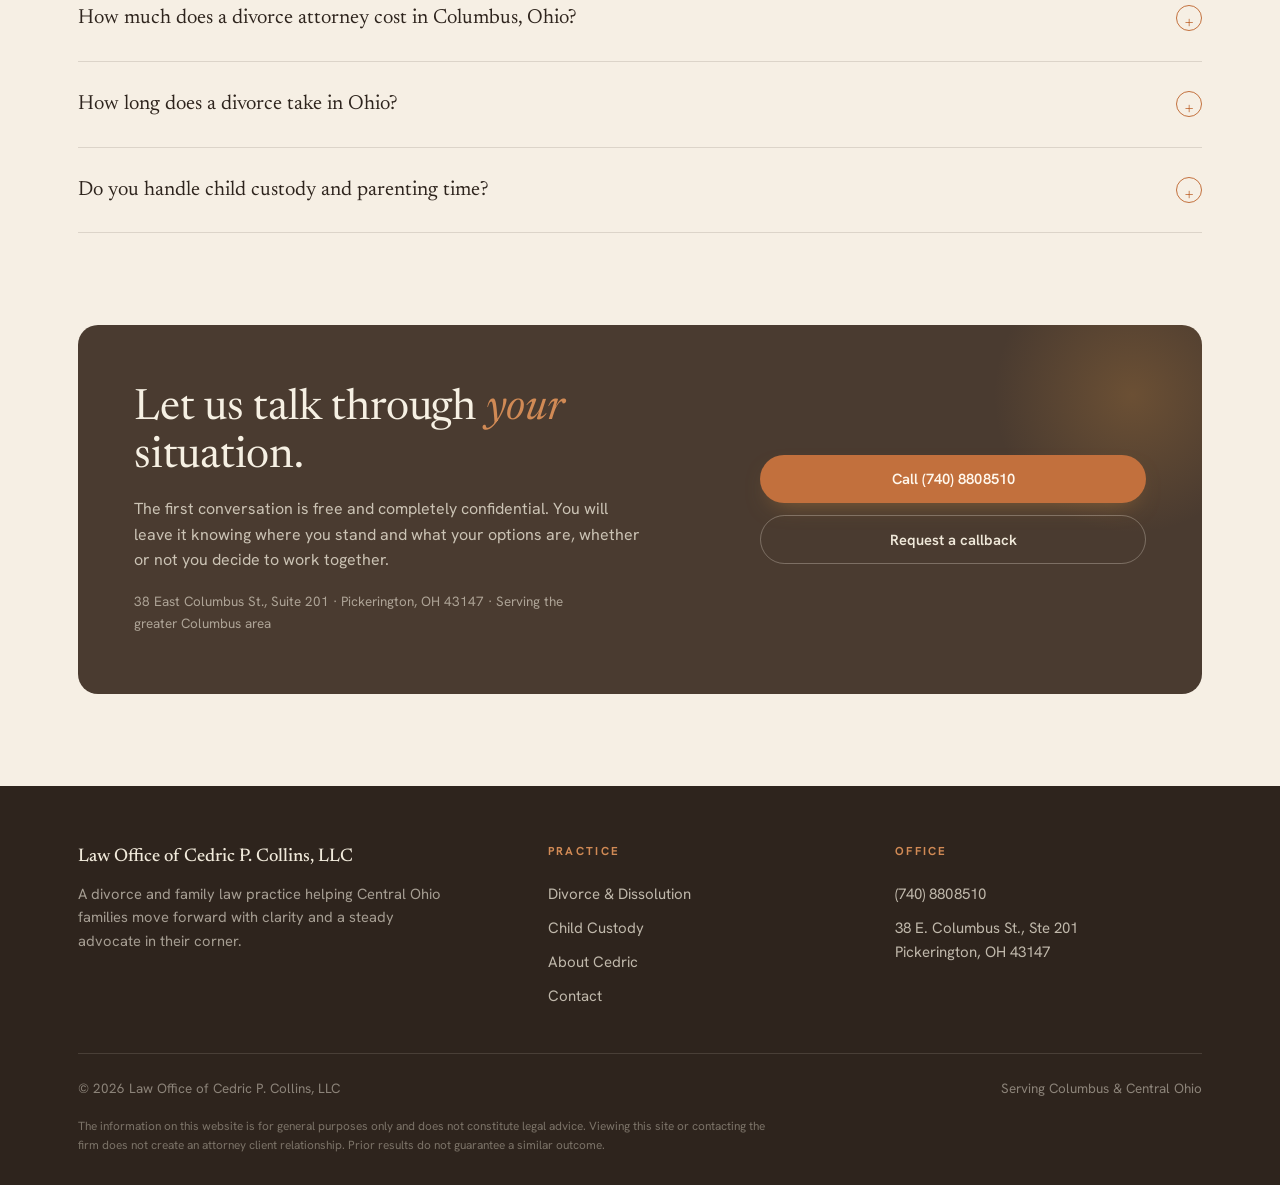
==== commit 46e252c4: "Add Cedric Collins headshot to home + about" ====
--- a/index.html
+++ b/index.html
@@ -89,7 +89,7 @@
       <p class="micro">Free first conversation. No pressure. Everything you share stays private.</p>
     </div>
     <div class="portrait rv in">
-      <div class="frame"><div class="ph"><div><div class="mono" aria-hidden="true">CC</div>Cedric P. Collins<small>[ drop his headshot here ]</small></div></div></div>
+      <div class="frame"><img src="cedric-collins.jpg" alt="Attorney Cedric P. Collins, divorce and child custody lawyer in Columbus, Ohio" width="640" height="640" fetchpriority="high" /></div>
       <div class="badge" aria-hidden="true"><b>2012</b>Ohio Bar</div>
       <div class="tag"><b>Court&#8202;Appointed Guardian ad Litem</b><span>Franklin · Fairfield · Licking Counties</span></div>
     </div>
--- a/styles.css
+++ b/styles.css
@@ -3,17 +3,17 @@
    Aesthetic: "quiet authority" — bone paper, forest ink, brass accent
    =========================================================== */
 :root{
-  --bone:#f3ede2; --bone-2:#ece4d5; --ink:#15231e; --forest:#22382f;
-  --moss:#5d6f63; --brass:#a9763c; --brass-2:#c08f52; --line:rgba(21,35,30,.14);
-  --paper-card:#fbf8f2; --shadow:0 24px 60px -28px rgba(21,35,30,.45);
+  --bone:#f6efe4; --bone-2:#efe6d8; --ink:#2e241d; --forest:#4a3b30;
+  --moss:#6f6055; --brass:#c2703d; --brass-2:#d18a55; --line:rgba(46,36,29,.13);
+  --paper-card:#fcf8f1; --shadow:0 24px 60px -28px rgba(46,36,29,.42);
 }
 *{margin:0;padding:0;box-sizing:border-box}
 html{scroll-behavior:smooth}
 body{font-family:'Hanken Grotesk',system-ui,sans-serif;background:var(--bone);color:var(--ink);
   -webkit-font-smoothing:antialiased;line-height:1.6;overflow-x:hidden}
 body::before{content:"";position:fixed;inset:0;pointer-events:none;z-index:1;opacity:.5;
-  background:radial-gradient(60% 50% at 88% -5%, rgba(169,118,60,.10), transparent 60%),
-    radial-gradient(55% 45% at -5% 18%, rgba(34,56,47,.07), transparent 55%);mix-blend-mode:multiply}
+  background:radial-gradient(60% 50% at 88% -5%, rgba(194,112,61,.12), transparent 60%),
+    radial-gradient(55% 45% at -5% 18%, rgba(74,59,48,.07), transparent 55%);mix-blend-mode:multiply}
 .wrap{max-width:1180px;margin:0 auto;padding:0 28px;position:relative;z-index:2}
 .narrow{max-width:760px}
 .serif{font-family:'Newsreader',Georgia,serif}
@@ -31,7 +31,7 @@
 .brand b{font-family:'Newsreader',serif;font-weight:500;font-size:1.05rem;letter-spacing:.01em;display:block;line-height:1.1}
 .brand .role{font-size:.66rem;letter-spacing:.24em;text-transform:uppercase;color:var(--moss)}
 .menu{display:flex;align-items:center;gap:28px;margin-left:auto}
-.menu a.lk{font-size:.94rem;font-weight:500;color:#36473f;position:relative;padding:4px 0}
+.menu a.lk{font-size:.94rem;font-weight:500;color:#4f4238;position:relative;padding:4px 0}
 .menu a.lk:hover{color:var(--ink)}
 .menu a.lk.active{color:var(--ink)}
 .menu a.lk.active::after{content:"";position:absolute;left:0;right:0;bottom:-2px;height:2px;background:var(--brass)}
@@ -58,11 +58,12 @@
 .hero-grid{display:grid;grid-template-columns:1.15fr .85fr;gap:54px;align-items:center}
 h1.hero-h{font-family:'Newsreader',serif;font-weight:400;font-size:clamp(2.6rem,5.4vw,4.2rem);line-height:1.04;letter-spacing:-.005em}
 h1.hero-h em{font-style:italic;color:var(--brass)}
-.hero p.lede{margin-top:26px;font-size:1.12rem;color:#36473f;max-width:31em}
+.hero p.lede{margin-top:26px;font-size:1.12rem;color:#4f4238;max-width:31em}
 
 /* ---------- portrait ---------- */
 .portrait{position:relative}
-.portrait .frame{position:relative;border-radius:6px;overflow:hidden;box-shadow:var(--shadow);aspect-ratio:4/5;background:linear-gradient(160deg,var(--forest),var(--ink))}
+.portrait .frame{position:relative;border-radius:16px;overflow:hidden;box-shadow:var(--shadow);aspect-ratio:4/5;background:linear-gradient(160deg,var(--forest),var(--ink))}
+.portrait .frame img{width:100%;height:100%;object-fit:cover;object-position:center;display:block}
 .portrait .ph{position:absolute;inset:0;display:grid;place-items:center;text-align:center;color:#e9e0cf;padding:24px}
 .portrait .ph .mono{width:78px;height:78px;border-radius:50%;border:1px solid rgba(233,224,207,.4);display:grid;place-items:center;font-family:'Newsreader',serif;font-size:1.7rem;margin:0 auto 16px}
 .portrait .ph small{display:block;margin-top:8px;color:rgba(233,224,207,.55);font-size:.78rem;letter-spacing:.04em}
@@ -95,14 +96,14 @@
 .crumb span{color:var(--brass)}
 h1.page-h{font-family:'Newsreader',serif;font-weight:400;font-size:clamp(2.3rem,4.4vw,3.4rem);line-height:1.06;letter-spacing:-.005em;max-width:15em}
 h1.page-h em{font-style:italic;color:var(--brass)}
-.page-hero .sub{margin-top:22px;font-size:1.1rem;color:#36473f;max-width:36em}
+.page-hero .sub{margin-top:22px;font-size:1.1rem;color:#4f4238;max-width:36em}
 
 /* ---------- prose ---------- */
-.prose p{margin-top:18px;color:#374840;font-size:1.04rem;max-width:40em}
+.prose p{margin-top:18px;color:#4f4238;font-size:1.04rem;max-width:40em}
 .prose h2{margin-top:8px}
 .prose h3{font-size:1.3rem;margin-top:34px;color:var(--ink)}
 .prose ul{list-style:none;margin-top:20px;display:grid;gap:12px;max-width:40em}
-.prose ul li{display:flex;gap:13px;align-items:flex-start;color:#374840}
+.prose ul li{display:flex;gap:13px;align-items:flex-start;color:#4f4238}
 .prose ul li::before{content:"\25C6";color:var(--brass);font-size:.8em;margin-top:5px}
 
 /* ---------- concerns / cards ---------- */
@@ -111,15 +112,15 @@
 .concern+.concern{padding-left:30px;border-left:1px solid var(--line)}
 .concern .cn{font-family:'Newsreader',serif;font-style:italic;color:var(--brass);font-size:1.4rem}
 .concern h3{font-size:1.24rem;margin:12px 0 8px}
-.concern p{color:#41514a;font-size:.98rem}
+.concern p{color:#574a40;font-size:.98rem}
 
 /* ---------- about / pull-quote ---------- */
-.about{display:grid;grid-template-columns:.9fr 1.1fr;gap:56px;align-items:center;background:var(--paper-card);border:1px solid var(--line);border-radius:8px;padding:52px;box-shadow:var(--shadow)}
+.about{display:grid;grid-template-columns:.9fr 1.1fr;gap:56px;align-items:center;background:var(--paper-card);border:1px solid var(--line);border-radius:16px;padding:52px;box-shadow:var(--shadow)}
 .about .pq{font-family:'Newsreader',serif;font-style:italic;font-weight:400;font-size:clamp(1.5rem,2.6vw,2rem);line-height:1.32}
 .about .pq:before{content:"\201C";color:var(--brass);font-size:1.4em;line-height:0;margin-right:.04em}
 .about .by{margin-top:24px;font-size:.9rem;color:var(--moss);letter-spacing:.02em}
 .about .creds{list-style:none;display:grid;gap:14px}
-.about .creds li{display:flex;gap:13px;align-items:flex-start;font-size:.98rem;color:#384840}
+.about .creds li{display:flex;gap:13px;align-items:flex-start;font-size:.98rem;color:#4f4238}
 .about .creds li i{color:var(--brass);font-style:normal;margin-top:1px}
 
 /* ---------- process rail ---------- */
@@ -127,13 +128,13 @@
 .step{padding-top:30px;border-top:2px solid var(--forest)}
 .step .st-n{font-family:'Newsreader',serif;font-style:italic;font-size:.92rem;color:var(--brass);letter-spacing:.04em}
 .step h3{font-size:1.32rem;margin:10px 0 8px}
-.step p{color:#41514a;font-size:.96rem}
+.step p{color:#574a40;font-size:.96rem}
 
 /* ---------- reviews ---------- */
 .reviews{display:grid;grid-template-columns:repeat(2,1fr);gap:26px}
-.review{background:var(--paper-card);border:1px solid var(--line);border-radius:7px;padding:34px}
+.review{background:var(--paper-card);border:1px solid var(--line);border-radius:14px;padding:34px}
 .stars{color:var(--brass);letter-spacing:3px;font-size:.95rem}
-.review blockquote{font-family:'Newsreader',serif;font-size:1.2rem;line-height:1.45;margin:16px 0 18px;color:#27362f}
+.review blockquote{font-family:'Newsreader',serif;font-size:1.2rem;line-height:1.45;margin:16px 0 18px;color:#33281f}
 .review cite{font-style:normal;font-size:.86rem;color:var(--moss)}
 .scaffold-note{font-size:.8rem;color:var(--moss);margin-top:14px}
 
@@ -144,15 +145,15 @@
 .faq summary::-webkit-details-marker{display:none}
 .faq summary .pm{flex:0 0 auto;width:26px;height:26px;border:1px solid var(--brass);border-radius:50%;display:grid;place-items:center;color:var(--brass);transition:.25s}
 .faq details[open] summary .pm{background:var(--brass);color:#fff;transform:rotate(45deg)}
-.faq p{padding:0 0 28px;color:#41514a;max-width:54em}
+.faq p{padding:0 0 28px;color:#574a40;max-width:54em}
 
 /* ---------- practice grid (home) ---------- */
 .practice{display:grid;grid-template-columns:repeat(3,1fr);gap:22px}
-.pcard{background:var(--paper-card);border:1px solid var(--line);border-radius:8px;padding:34px;transition:.25s;display:block}
+.pcard{background:var(--paper-card);border:1px solid var(--line);border-radius:16px;padding:34px;transition:.25s;display:block}
 .pcard:hover{transform:translateY(-3px);box-shadow:var(--shadow);border-color:rgba(169,118,60,.4)}
 .pcard .pn{font-family:'Newsreader',serif;font-style:italic;color:var(--brass)}
 .pcard h3{font-size:1.32rem;margin:10px 0 8px}
-.pcard p{color:#41514a;font-size:.96rem}
+.pcard p{color:#574a40;font-size:.96rem}
 .pcard .more{margin-top:16px;font-size:.86rem;font-weight:600;color:var(--brass)}
 
 /* ---------- contact ---------- */
@@ -163,15 +164,15 @@
 .field input:focus,.field textarea:focus,.field select:focus{border-color:var(--brass);outline:none}
 .field textarea{min-height:130px;resize:vertical}
 .hp{position:absolute;left:-9999px}
-.info-card{background:var(--paper-card);border:1px solid var(--line);border-radius:8px;padding:34px}
+.info-card{background:var(--paper-card);border:1px solid var(--line);border-radius:16px;padding:34px}
 .info-row{display:flex;gap:14px;padding:16px 0;border-bottom:1px solid var(--line)}
 .info-row:last-child{border-bottom:none}
 .info-row .ic{color:var(--brass);flex:0 0 auto;margin-top:2px}
 .info-row b{font-family:'Newsreader',serif;font-weight:500;display:block;font-size:1.02rem}
-.info-row span{color:#41514a;font-size:.94rem}
+.info-row span{color:#574a40;font-size:.94rem}
 
 /* ---------- consult band ---------- */
-.consult{background:var(--forest);color:#f0e9da;border-radius:10px;padding:60px 56px;position:relative;overflow:hidden}
+.consult{background:var(--forest);color:#f0e9da;border-radius:20px;padding:60px 56px;position:relative;overflow:hidden}
 .consult:before{content:"";position:absolute;right:-80px;top:-80px;width:300px;height:300px;border-radius:50%;background:radial-gradient(circle,rgba(169,118,60,.35),transparent 65%)}
 .consult-in{position:relative;display:grid;grid-template-columns:1.2fr .8fr;gap:48px;align-items:center}
 .consult h2{color:#f6f0e3;max-width:14em}
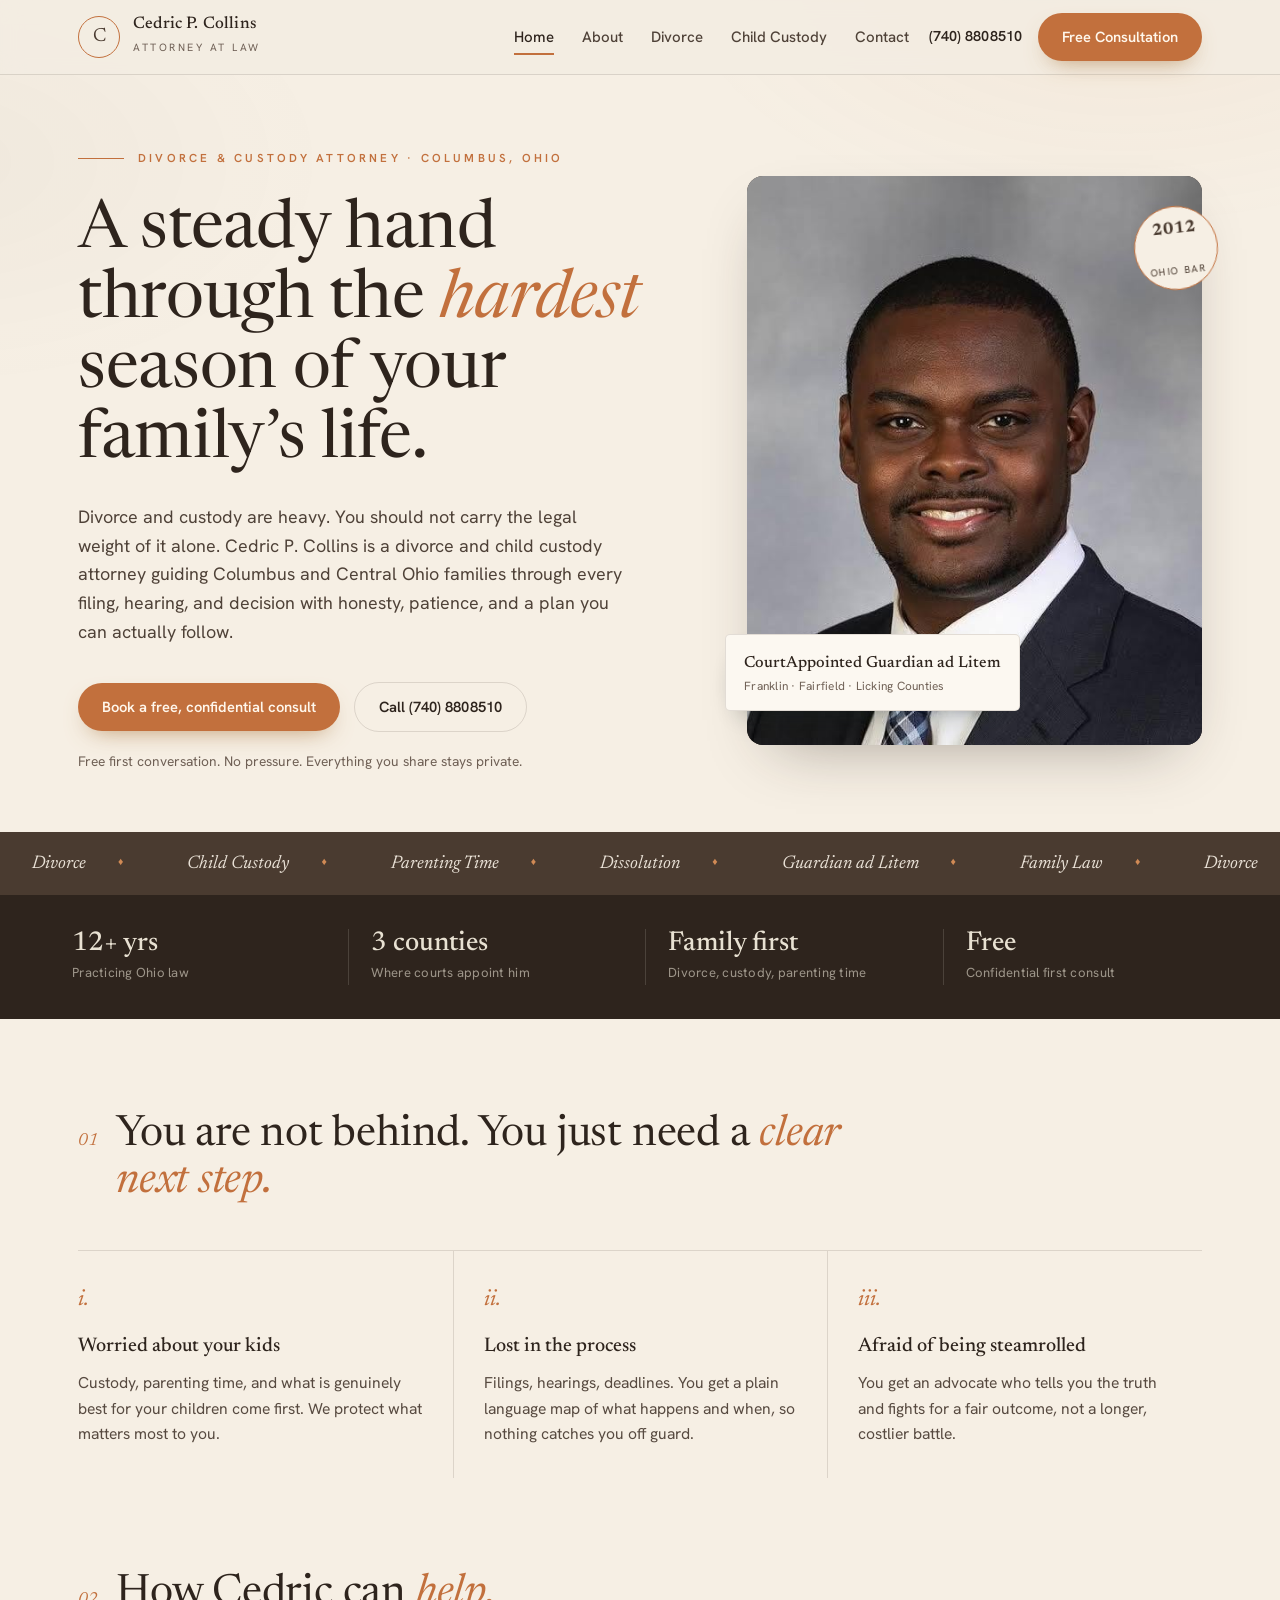
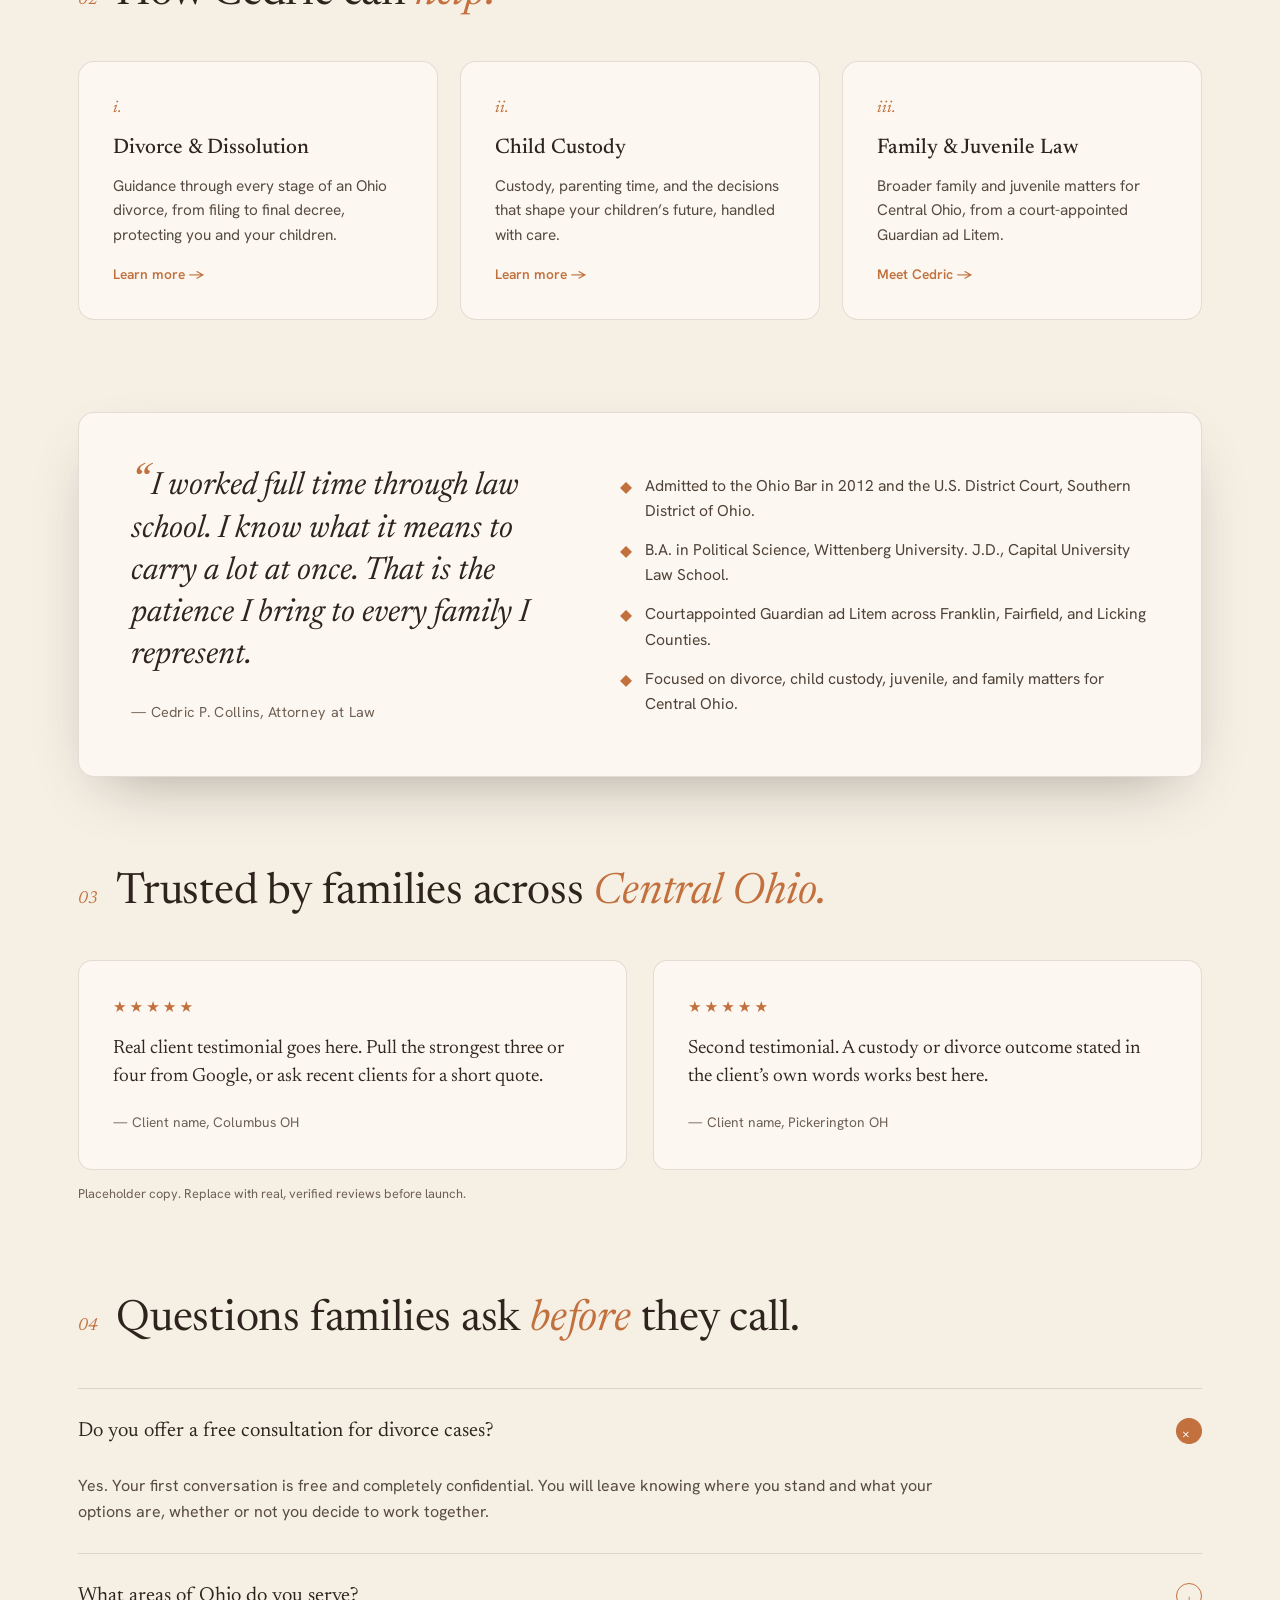
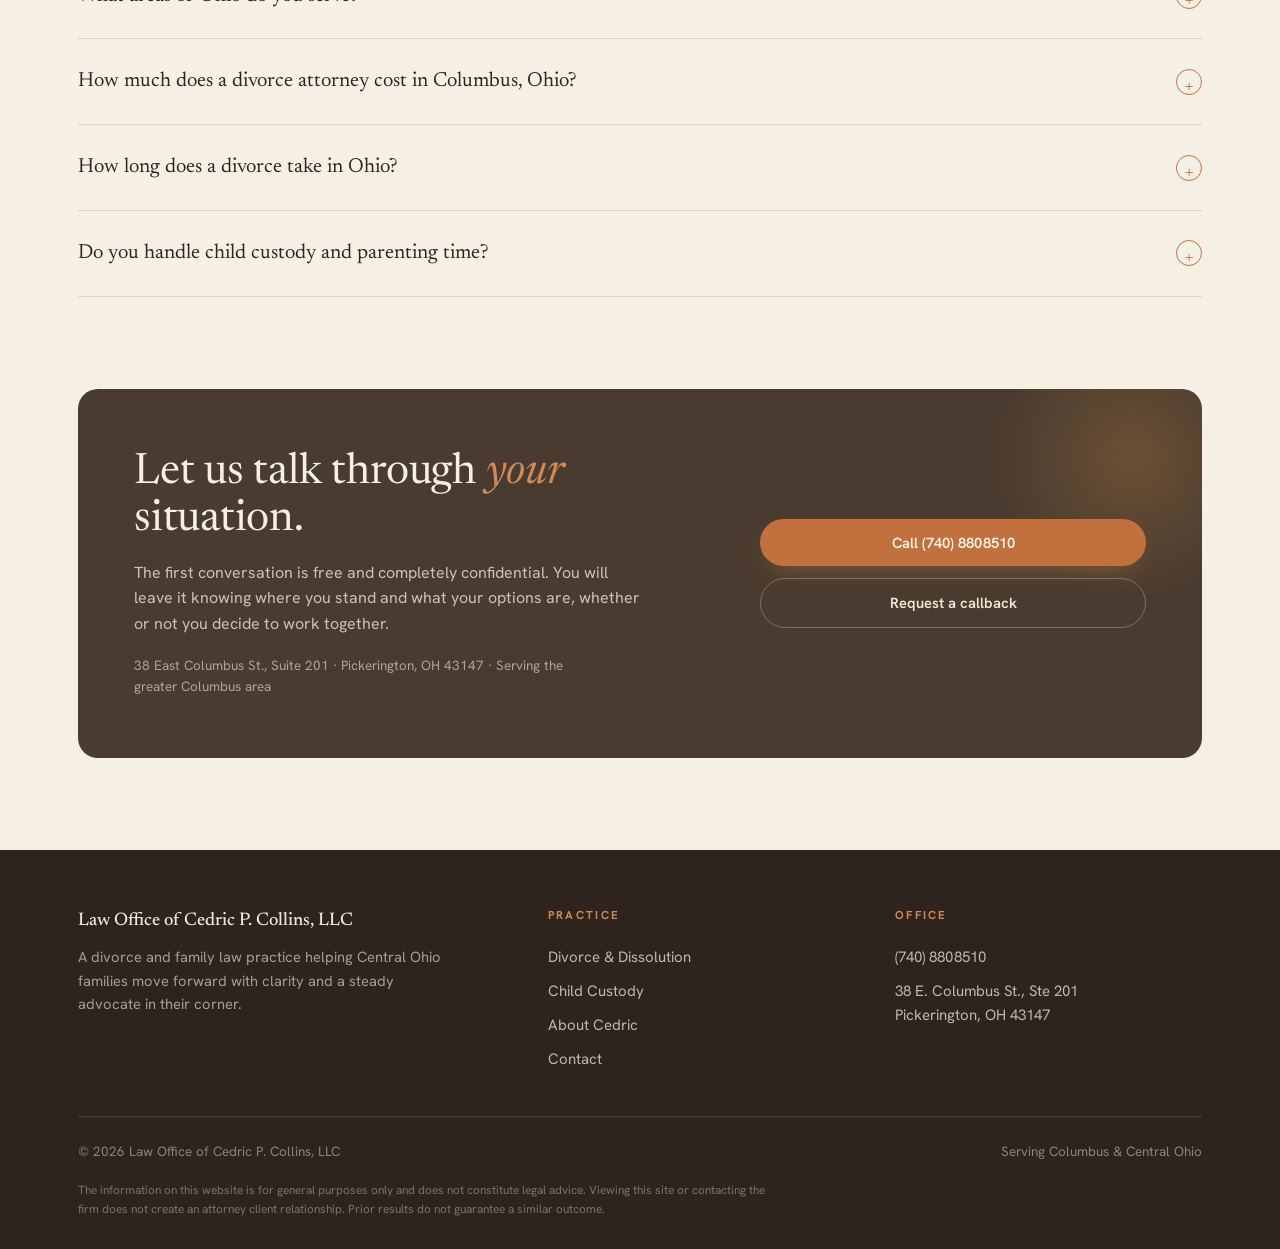
==== commit c1b68824: "v1: add scroll marquee under hero; remove v2 variant" ====
--- a/index.html
+++ b/index.html
@@ -96,6 +96,13 @@
   </div>
 </section>
 
+<div class="marq" aria-hidden="true">
+  <div class="track">
+    <span>Divorce</span><span>Child Custody</span><span>Parenting Time</span><span>Dissolution</span><span>Guardian ad Litem</span><span>Family Law</span>
+    <span>Divorce</span><span>Child Custody</span><span>Parenting Time</span><span>Dissolution</span><span>Guardian ad Litem</span><span>Family Law</span>
+  </div>
+</div>
+
 <div class="band" aria-label="Credentials">
   <div class="wrap band-in">
     <div class="stat"><b>12+ yrs</b><span>Practicing Ohio law</span></div>
--- a/styles.css
+++ b/styles.css
@@ -81,6 +81,14 @@
 .stat b{font-family:'Newsreader',serif;font-weight:500;font-size:1.7rem;display:block;line-height:1.1}
 .stat span{font-size:.82rem;color:rgba(232,225,210,.6);letter-spacing:.02em}
 
+/* ---------- marquee strip ---------- */
+.marq{background:var(--forest);color:rgba(246,239,228,.92);overflow:hidden;position:relative;z-index:2}
+.marq .track{display:flex;white-space:nowrap;animation:marqscroll 36s linear infinite;will-change:transform}
+.marq span{font-family:'Newsreader',serif;font-style:italic;font-size:1.15rem;padding:17px 32px;display:inline-flex;align-items:center}
+.marq span::after{content:"\2666";color:var(--brass-2);margin-left:32px;font-style:normal;font-size:.66rem}
+.marq:hover .track,.marq:active .track{animation-play-state:paused}
+@keyframes marqscroll{to{transform:translateX(-50%)}}
+
 /* ---------- section base ---------- */
 section.block{padding:92px 0;position:relative;z-index:2}
 .sec-head{display:flex;align-items:baseline;gap:18px;margin-bottom:44px}
@@ -224,4 +232,4 @@
   section.block{padding:64px 0}.faq summary{font-size:1.12rem}
   .foot-grid{grid-template-columns:1fr}
 }
-@media(prefers-reduced-motion:reduce){.rv{transition:none;opacity:1;transform:none}html{scroll-behavior:auto}}
+@media(prefers-reduced-motion:reduce){.rv{transition:none;opacity:1;transform:none}.marq .track{animation:none}html{scroll-behavior:auto}}
